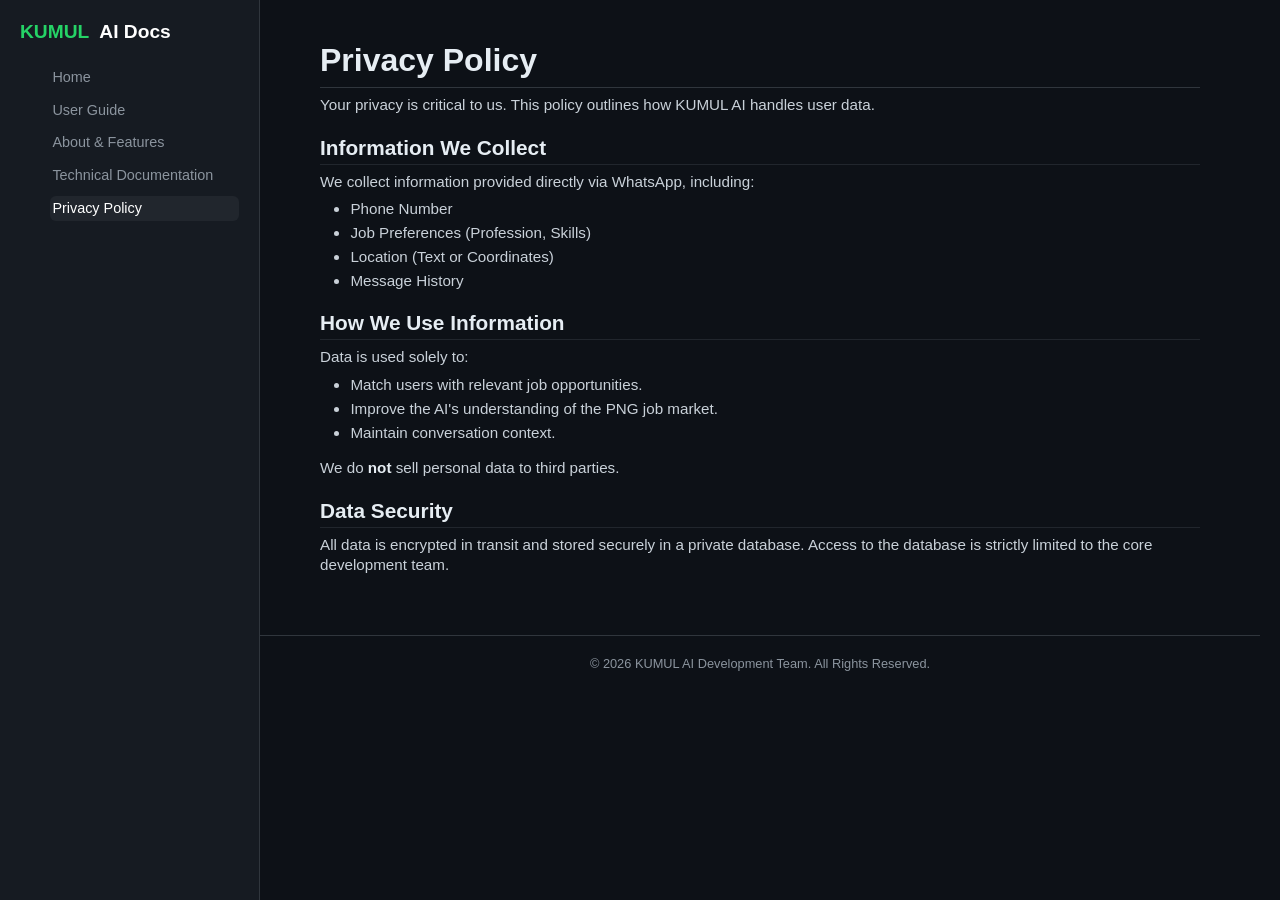
==== templates/privacy.html @ 9d420bec "Add HTML templates" ====
<!DOCTYPE html>
<html lang="en">
<head>
    <meta charset="UTF-8">
    <meta name="viewport" content="width=device-width, initial-scale=1.0">
    <title>Privacy Policy | KUMUL AI</title>
    <link rel="stylesheet" href="style.css">
</head>
<body>

    <nav class="sidebar">
        <div class="sidebar-logo"><span>KUMUL</span> AI Docs</div>
        <ul class="sidebar-nav">
            <li><a href="index.html">Home</a></li>
            <li><a href="guide.html">User Guide</a></li>
            <li><a href="about.html">About & Features</a></li>
            <li><a href="docs.html">Technical Documentation</a></li>
            <li><a href="privacy.html" class="active">Privacy Policy</a></li>
        </ul>
    </nav>

    <div class="content-wrapper">
        <main class="main-content">
            <article>
                <h1>Privacy Policy</h1>
                <p>Your privacy is critical to us. This policy outlines how KUMUL AI handles user data.</p>
            </article>

            <article id="collection">
                <h2>Information We Collect</h2>
                <p>We collect information provided directly via WhatsApp, including:</p>
                <ul>
                    <li>Phone Number</li>
                    <li>Job Preferences (Profession, Skills)</li>
                    <li>Location (Text or Coordinates)</li>
                    <li>Message History</li>
                </ul>
            </article>

            <article id="usage">
                <h2>How We Use Information</h2>
                <p>Data is used solely to:</p>
                <ul>
                    <li>Match users with relevant job opportunities.</li>
                    <li>Improve the AI's understanding of the PNG job market.</li>
                    <li>Maintain conversation context.</li>
                </ul>
                <p>We do <strong>not</strong> sell personal data to third parties.</p>
            </article>

            <article id="security">
                <h2>Data Security</h2>
                <p>All data is encrypted in transit and stored securely in a private database. Access to the database is strictly limited to the core development team.</p>
            </article>
        </main>
        <footer>&copy; 2026 KUMUL AI Development Team. All Rights Reserved.</footer>
    </div>
</body>
</html>
---- templates/style.css ----
/* --- 1. Reset & Base --- */
* {
    margin: 0;
    padding: 0;
    box-sizing: border-box;
}

body {
    font-family: -apple-system, BlinkMacSystemFont, "Segoe UI", Roboto, Helvetica, Arial, sans-serif;
    background-color: #0d1117; /* Git Dark Background */
    color: #c9d1d9; /* Git Text Color */
    line-height: 1.3;
    display: flex;
    min-height: 100vh;
}

/* --- 2. Sidebar Navigation --- */
.sidebar {
    width: 260px;
    background-color: #161b22;
    padding: 20px;
    border-right: 1px solid #30363d;
    position: fixed;
    height: 100vh;
    overflow-y: auto;
    flex-shrink: 0;
}

.sidebar-logo {
    font-size: 1.2rem;
    font-weight: 600;
    color: #fff;
    margin-bottom: 20px;
    display: flex;
    align-items: center;
    gap: 10px;
}

.sidebar-logo span {
    color: #25D366;
}

.sidebar-nav {
    list-style: none;
}

.sidebar-nav li {
    margin-bottom: 8px;
}

.sidebar-nav a {
    color: #8b949e;
    text-decoration: none;
    font-size: 0.9rem;
    padding: 3px 2px;
    border-radius: 6px;
    display: block;
    transition: background 0.2s;
}

.sidebar-nav a:hover {
    color: #c9d1d9;
    background-color: #21262d;
}

.sidebar-nav a.active {
    color: #fff;
    background-color: #21262d;
}

.nav-section-title {
    font-size: 0.8rem;
    font-weight: 600;
    color: #8b949e;
    text-transform: uppercase;
    margin-top: 20px;
    margin-bottom: 8px;
    padding-left: 10px;
}

/* --- 3. Main Content Area --- */
.main-content {
    margin-left: 260px;
    padding: 40px 60px;
    flex: 1;
    max-width: 1000px;
}

article {
    margin-bottom: 20px;
}

/* --- 4. Typography --- */
h1, h2, h3, h4 {
    font-family: 'Plus Jakarta Sans', sans-serif;	
    color: #e6edf3;
    margin-top: 8px;
    margin-bottom: 7px;
    font-weight: 600;
    line-height: 1.25;
}

h1 {
    font-size: 2rem;
    border-bottom: 1px solid #30363d;
    padding-bottom: 7px;
    margin-top: 0;
}

h2 {
    font-size: 1.3rem;
    border-bottom: 1px solid #21262d;
    padding-bottom: 3px;
    margin-top: 20px;
}

h3 {
    font-size: 1.1rem;
    color: #58a6ff;
}

p {
    margin-bottom: 8px;
    font-size: 0.95rem;
}

/* --- 5. Elements --- */
a {
    color: #58a6ff;
    text-decoration: none;
}

a:hover {
    text-decoration: underline;
}

.code-block {
    background-color: #161b22;
    border: 1px solid #30363d;
    border-radius: 6px;
    padding: 8px 16px;
    font-family: "SFMono-Regular", Consolas, "Liberation Mono", Menlo, monospace;
    font-size: 0.85rem;
    color: #79c0ff;
    margin: 12px 0;
    overflow-x: auto;
    white-space: pre-wrap;
}

strong {
    color: #e6edf3;
    font-weight: 600;
}

ul, ol {
    padding-left: 2em;
    margin-bottom: 16px;
    font-size: 0.95rem;	
}

li {
    margin-bottom: 4px;
}

/* --- 6. Footer --- */
footer {
    margin-left: 260px;
    padding: 20px 60px;
    border-top: 1px solid #30363d;
    color: #8b949e;
    font-size: 0.8rem;
    text-align: center;
}

/* --- 7. Responsive --- */
@media (max-width: 900px) {
    body {
        flex-direction: column;
    }
    
    .sidebar {
        width: 100%;
        height: auto;
        position: relative;
        border-right: none;
        border-bottom: 1px solid #30363d;
        padding: 15px;
    }

    .sidebar-nav {
        display: flex;
        flex-wrap: wrap;
        gap: 10px;
    }
    
    .sidebar-nav li {
        margin-bottom: 0;
    }

    .nav-section-title {
        display: none;
    }

    .main-content, footer {
        margin-left: 0;
        padding: 20px;
    }
}
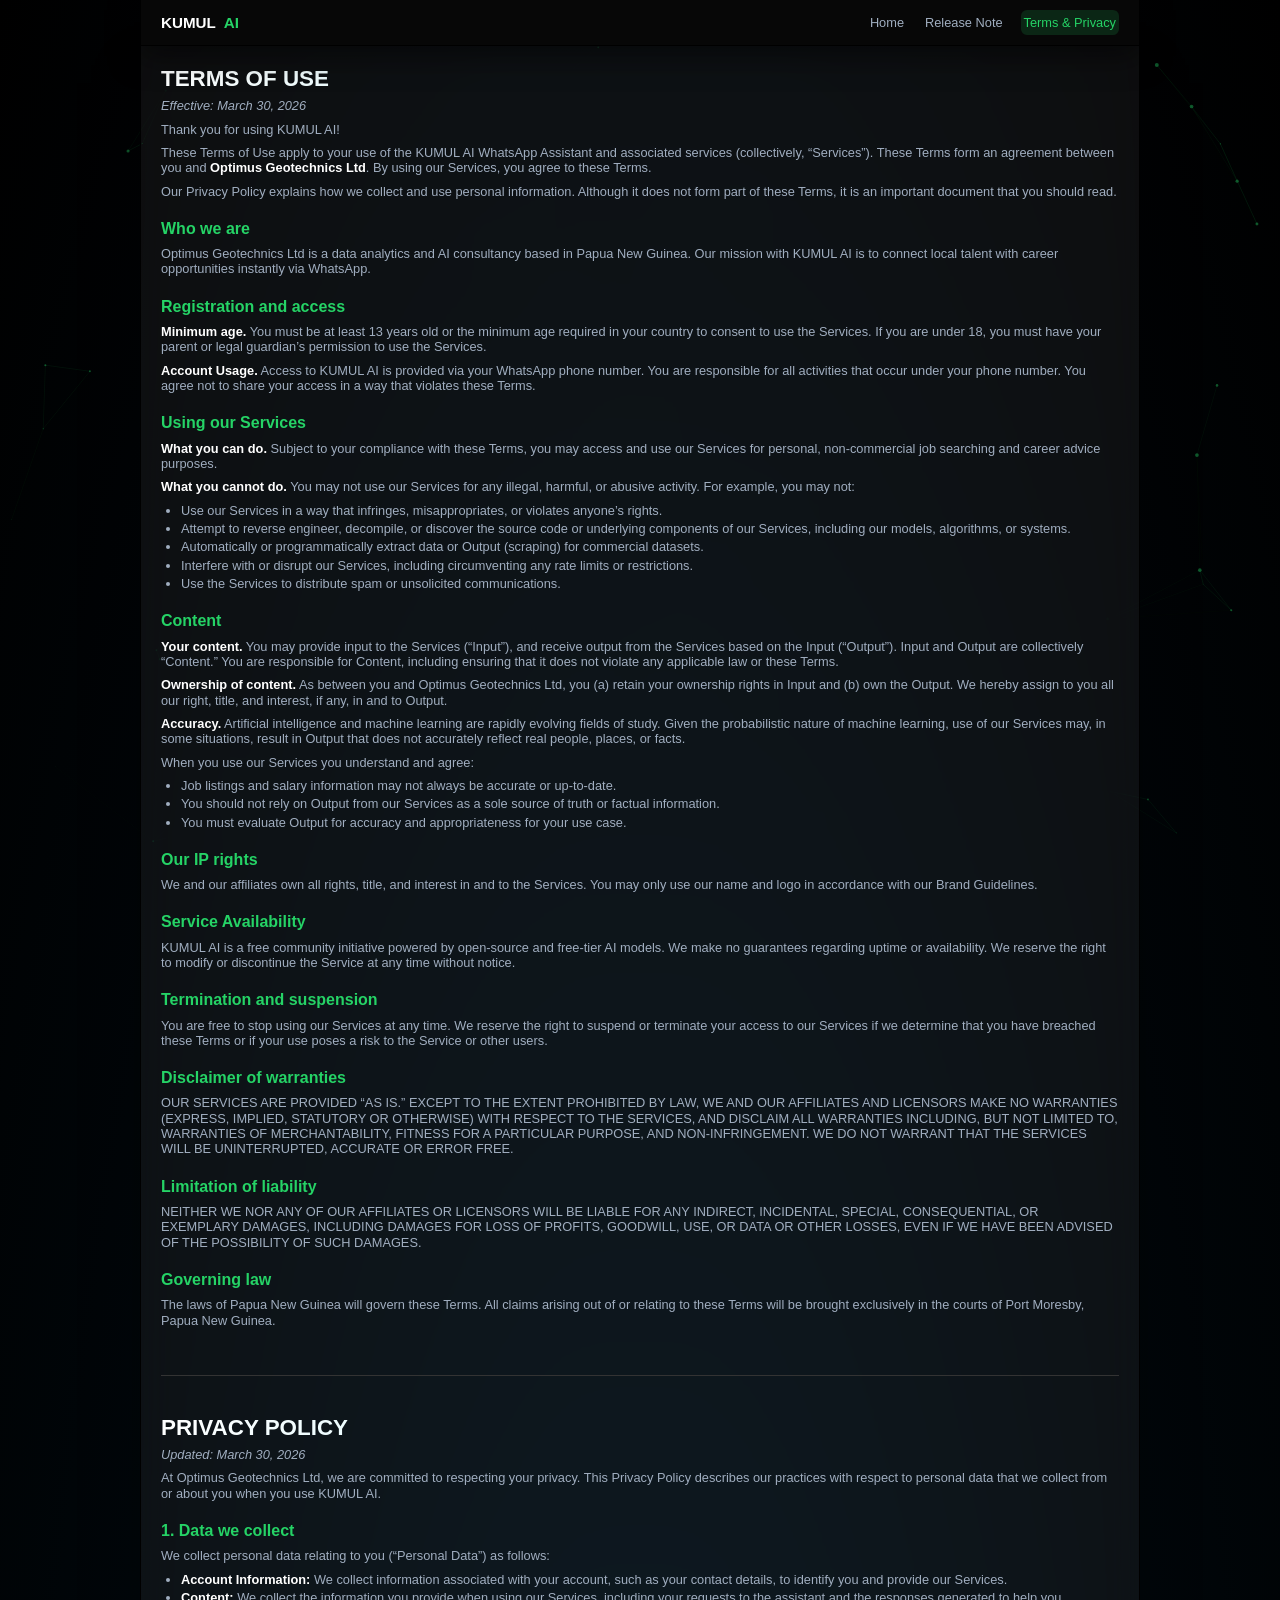
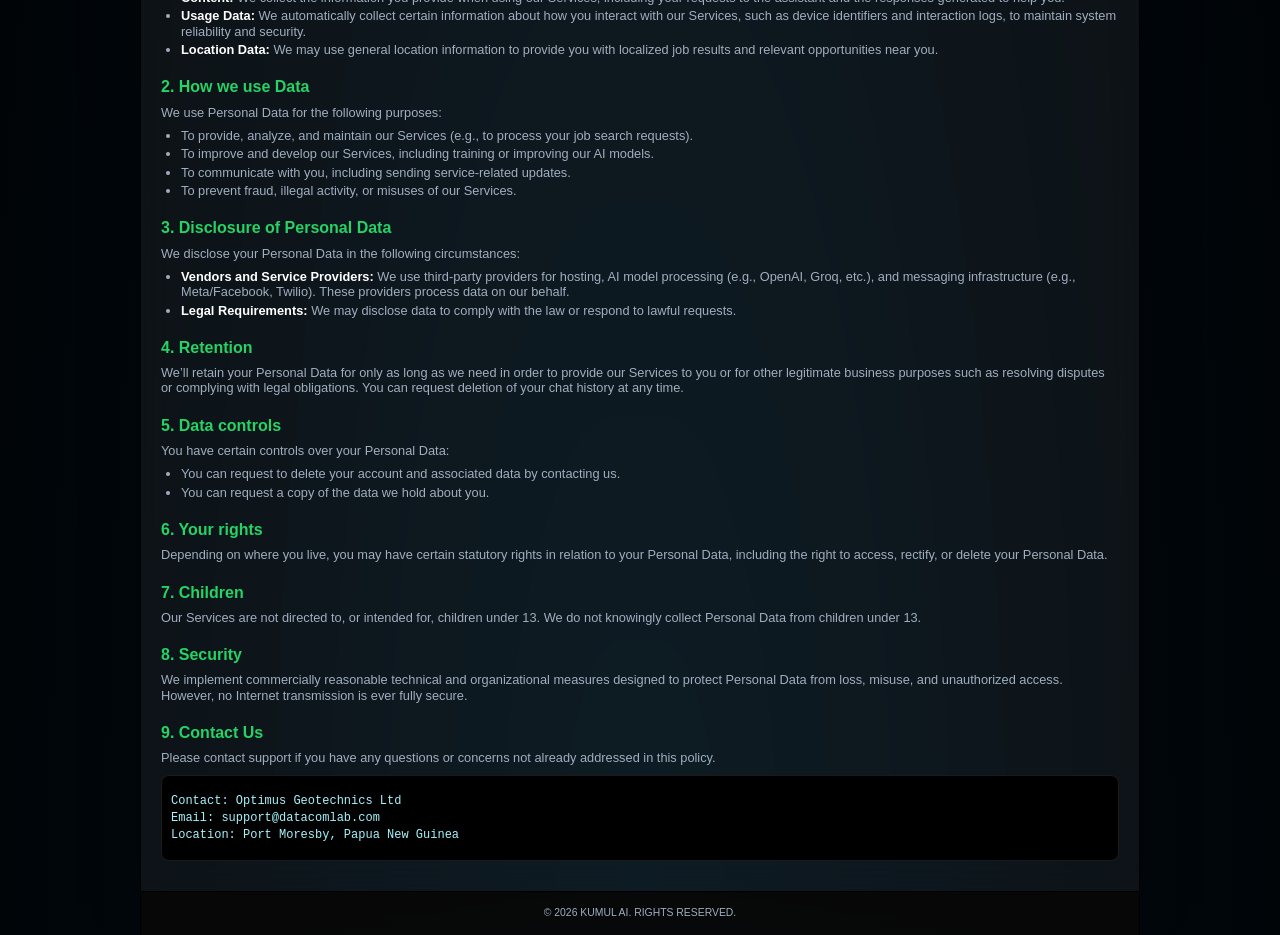
==== commit 692e03d8: "update html files" ====
--- a/templates/privacy.html
+++ b/templates/privacy.html
@@ -3,57 +3,185 @@
 <head>
     <meta charset="UTF-8">
     <meta name="viewport" content="width=device-width, initial-scale=1.0">
-    <title>Privacy Policy | KUMUL AI</title>
+    <title>Privacy & Terms | KUMUL AI</title>
     <link rel="stylesheet" href="style.css">
 </head>
 <body>
 
-    <nav class="sidebar">
-        <div class="sidebar-logo"><span>KUMUL</span> AI Docs</div>
-        <ul class="sidebar-nav">
-            <li><a href="index.html">Home</a></li>
-            <li><a href="guide.html">User Guide</a></li>
-            <li><a href="about.html">About & Features</a></li>
-            <li><a href="docs.html">Technical Documentation</a></li>
-            <li><a href="privacy.html" class="active">Privacy Policy</a></li>
-        </ul>
+    <!-- Background Canvas -->
+    <canvas id="bg-canvas"></canvas>
+
+    <!-- Floating Navigation -->
+    <nav class="top-nav">
+        <div class="nav-logo">KUMUL <span>AI</span></div>
+        <div class="nav-links">
+            <a href="index.html">Home</a>
+            <a href="releasenote.html">Release Note</a>
+            <a href="privacy.html" class="active">Terms & Privacy</a>
+        </div>
     </nav>
 
-    <div class="content-wrapper">
-        <main class="main-content">
+    <!-- Main Content -->
+    <div class="container">
+        <div class="glass-card">
             <article>
+                <h1>Terms of Use</h1>
+                <p><em>Effective: March 30, 2026</em></p>
+                
+                <p>Thank you for using KUMUL AI!</p>
+
+                <p>These Terms of Use apply to your use of the KUMUL AI WhatsApp Assistant and associated services (collectively, “Services”). These Terms form an agreement between you and <strong>Optimus Geotechnics Ltd</strong>. By using our Services, you agree to these Terms.</p>
+
+                <p>Our Privacy Policy explains how we collect and use personal information. Although it does not form part of these Terms, it is an important document that you should read.</p>
+
+                <h2>Who we are</h2>
+                <p>Optimus Geotechnics Ltd is a data analytics and AI consultancy based in Papua New Guinea. Our mission with KUMUL AI is to connect local talent with career opportunities instantly via WhatsApp.</p>
+
+                <h2>Registration and access</h2>
+                <p><strong>Minimum age.</strong> You must be at least 13 years old or the minimum age required in your country to consent to use the Services. If you are under 18, you must have your parent or legal guardian’s permission to use the Services.</p>
+
+                <p><strong>Account Usage.</strong> Access to KUMUL AI is provided via your WhatsApp phone number. You are responsible for all activities that occur under your phone number. You agree not to share your access in a way that violates these Terms.</p>
+
+                <h2>Using our Services</h2>
+                <p><strong>What you can do.</strong> Subject to your compliance with these Terms, you may access and use our Services for personal, non-commercial job searching and career advice purposes.</p>
+
+                <p><strong>What you cannot do.</strong> You may not use our Services for any illegal, harmful, or abusive activity. For example, you may not:</p>
+                <ul>
+                    <li>Use our Services in a way that infringes, misappropriates, or violates anyone’s rights.</li>
+                    <li>Attempt to reverse engineer, decompile, or discover the source code or underlying components of our Services, including our models, algorithms, or systems.</li>
+                    <li>Automatically or programmatically extract data or Output (scraping) for commercial datasets.</li>
+                    <li>Interfere with or disrupt our Services, including circumventing any rate limits or restrictions.</li>
+                    <li>Use the Services to distribute spam or unsolicited communications.</li>
+                </ul>
+
+                <h2>Content</h2>
+                <p><strong>Your content.</strong> You may provide input to the Services (“Input”), and receive output from the Services based on the Input (“Output”). Input and Output are collectively “Content.” You are responsible for Content, including ensuring that it does not violate any applicable law or these Terms.</p>
+
+                <p><strong>Ownership of content.</strong> As between you and Optimus Geotechnics Ltd, you (a) retain your ownership rights in Input and (b) own the Output. We hereby assign to you all our right, title, and interest, if any, in and to Output.</p>
+
+                <p><strong>Accuracy.</strong> Artificial intelligence and machine learning are rapidly evolving fields of study. Given the probabilistic nature of machine learning, use of our Services may, in some situations, result in Output that does not accurately reflect real people, places, or facts.</p>
+                
+                <p>When you use our Services you understand and agree:</p>
+                <ul>
+                    <li>Job listings and salary information may not always be accurate or up-to-date.</li>
+                    <li>You should not rely on Output from our Services as a sole source of truth or factual information.</li>
+                    <li>You must evaluate Output for accuracy and appropriateness for your use case.</li>
+                </ul>
+
+                <h2>Our IP rights</h2>
+                <p>We and our affiliates own all rights, title, and interest in and to the Services. You may only use our name and logo in accordance with our Brand Guidelines.</p>
+
+                <h2>Service Availability</h2>
+                <p>KUMUL AI is a free community initiative powered by open-source and free-tier AI models. We make no guarantees regarding uptime or availability. We reserve the right to modify or discontinue the Service at any time without notice.</p>
+
+                <h2>Termination and suspension</h2>
+                <p>You are free to stop using our Services at any time. We reserve the right to suspend or terminate your access to our Services if we determine that you have breached these Terms or if your use poses a risk to the Service or other users.</p>
+
+                <h2>Disclaimer of warranties</h2>
+                <p>OUR SERVICES ARE PROVIDED “AS IS.” EXCEPT TO THE EXTENT PROHIBITED BY LAW, WE AND OUR AFFILIATES AND LICENSORS MAKE NO WARRANTIES (EXPRESS, IMPLIED, STATUTORY OR OTHERWISE) WITH RESPECT TO THE SERVICES, AND DISCLAIM ALL WARRANTIES INCLUDING, BUT NOT LIMITED TO, WARRANTIES OF MERCHANTABILITY, FITNESS FOR A PARTICULAR PURPOSE, AND NON-INFRINGEMENT. WE DO NOT WARRANT THAT THE SERVICES WILL BE UNINTERRUPTED, ACCURATE OR ERROR FREE.</p>
+
+                <h2>Limitation of liability</h2>
+                <p>NEITHER WE NOR ANY OF OUR AFFILIATES OR LICENSORS WILL BE LIABLE FOR ANY INDIRECT, INCIDENTAL, SPECIAL, CONSEQUENTIAL, OR EXEMPLARY DAMAGES, INCLUDING DAMAGES FOR LOSS OF PROFITS, GOODWILL, USE, OR DATA OR OTHER LOSSES, EVEN IF WE HAVE BEEN ADVISED OF THE POSSIBILITY OF SUCH DAMAGES.</p>
+
+                <h2>Governing law</h2>
+                <p>The laws of Papua New Guinea will govern these Terms. All claims arising out of or relating to these Terms will be brought exclusively in the courts of Port Moresby, Papua New Guinea.</p>
+
+                <br>
+                <hr style="border: 0; border-top: 1px solid #333; margin: 20px 0;">
+                <br>
+
                 <h1>Privacy Policy</h1>
-                <p>Your privacy is critical to us. This policy outlines how KUMUL AI handles user data.</p>
+                <p><em>Updated: March 30, 2026</em></p>
+
+                <p>At Optimus Geotechnics Ltd, we are committed to respecting your privacy. This Privacy Policy describes our practices with respect to personal data that we collect from or about you when you use KUMUL AI.</p>
+
+                <h2>1. Data we collect</h2>
+                <p>We collect personal data relating to you (“Personal Data”) as follows:</p>
+                <ul>
+                    <li><strong>Account Information:</strong> We collect information associated with your account, such as your contact details, to identify you and provide our Services.</li>
+                    <li><strong>Content:</strong> We collect the information you provide when using our Services, including your requests to the assistant and the responses generated to help you.</li>
+                    <li><strong>Usage Data:</strong> We automatically collect certain information about how you interact with our Services, such as device identifiers and interaction logs, to maintain system reliability and security.</li>
+                    <li><strong>Location Data:</strong> We may use general location information to provide you with localized job results and relevant opportunities near you.</li>
+                </ul>
+
+                <h2>2. How we use Data</h2>
+                <p>We use Personal Data for the following purposes:</p>
+                <ul>
+                    <li>To provide, analyze, and maintain our Services (e.g., to process your job search requests).</li>
+                    <li>To improve and develop our Services, including training or improving our AI models.</li>
+                    <li>To communicate with you, including sending service-related updates.</li>
+                    <li>To prevent fraud, illegal activity, or misuses of our Services.</li>
+                </ul>
+
+                <h2>3. Disclosure of Personal Data</h2>
+                <p>We disclose your Personal Data in the following circumstances:</p>
+                <ul>
+                    <li><strong>Vendors and Service Providers:</strong> We use third-party providers for hosting, AI model processing (e.g., OpenAI, Groq, etc.), and messaging infrastructure (e.g., Meta/Facebook, Twilio). These providers process data on our behalf.</li>
+                    <li><strong>Legal Requirements:</strong> We may disclose data to comply with the law or respond to lawful requests.</li>
+                </ul>
+
+                <h2>4. Retention</h2>
+                <p>We’ll retain your Personal Data for only as long as we need in order to provide our Services to you or for other legitimate business purposes such as resolving disputes or complying with legal obligations. You can request deletion of your chat history at any time.</p>
+
+                <h2>5. Data controls</h2>
+                <p>You have certain controls over your Personal Data:</p>
+                <ul>
+                    <li>You can request to delete your account and associated data by contacting us.</li>
+                    <li>You can request a copy of the data we hold about you.</li>
+                </ul>
+
+                <h2>6. Your rights</h2>
+                <p>Depending on where you live, you may have certain statutory rights in relation to your Personal Data, including the right to access, rectify, or delete your Personal Data.</p>
+
+                <h2>7. Children</h2>
+                <p>Our Services are not directed to, or intended for, children under 13. We do not knowingly collect Personal Data from children under 13.</p>
+
+                <h2>8. Security</h2>
+                <p>We implement commercially reasonable technical and organizational measures designed to protect Personal Data from loss, misuse, and unauthorized access. However, no Internet transmission is ever fully secure.</p>
+
+                <h2>9. Contact Us</h2>
+                <p>Please contact support if you have any questions or concerns not already addressed in this policy.</p>
+                <div class="code-block">
+Contact: Optimus Geotechnics Ltd
+Email: support@datacomlab.com
+Location: Port Moresby, Papua New Guinea
+                </div>
+
             </article>
+        </div>
+    </div>
 
-            <article id="collection">
-                <h2>Information We Collect</h2>
-                <p>We collect information provided directly via WhatsApp, including:</p>
-                <ul>
-                    <li>Phone Number</li>
-                    <li>Job Preferences (Profession, Skills)</li>
-                    <li>Location (Text or Coordinates)</li>
-                    <li>Message History</li>
-                </ul>
-            </article>
+    <div class="footer">
+        &copy; 2026 KUMUL AI. RIGHTS RESERVED.
+    </div>
 
-            <article id="usage">
-                <h2>How We Use Information</h2>
-                <p>Data is used solely to:</p>
-                <ul>
-                    <li>Match users with relevant job opportunities.</li>
-                    <li>Improve the AI's understanding of the PNG job market.</li>
-                    <li>Maintain conversation context.</li>
-                </ul>
-                <p>We do <strong>not</strong> sell personal data to third parties.</p>
-            </article>
+    <!-- Background Script -->
+    <script>
+        const canvas = document.getElementById('bg-canvas');
+        const ctx = canvas.getContext('2d');
+        let width, height, particles = [];
+        const particleCount = 60; 
 
-            <article id="security">
-                <h2>Data Security</h2>
-                <p>All data is encrypted in transit and stored securely in a private database. Access to the database is strictly limited to the core development team.</p>
-            </article>
-        </main>
-        <footer>&copy; 2026 KUMUL AI Development Team. All Rights Reserved.</footer>
-    </div>
+        function resize() { width = canvas.width = window.innerWidth; height = canvas.height = window.innerHeight; }
+        class Particle {
+            constructor() { this.x = Math.random() * width; this.y = Math.random() * height; this.vx = (Math.random() - 0.5) * 0.5; this.vy = (Math.random() - 0.5) * 0.5; this.size = Math.random() * 2; }
+            update() { this.x += this.vx; this.y += this.vy; if (this.x < 0 || this.x > width) this.vx *= -1; if (this.y < 0 || this.y > height) this.vy *= -1; }
+            draw() { ctx.beginPath(); ctx.arc(this.x, this.y, this.size, 0, Math.PI * 2); ctx.fillStyle = 'rgba(37, 211, 102, 0.4)'; ctx.fill(); }
+        }
+        function init() { resize(); particles = []; for (let i = 0; i < particleCount; i++) particles.push(new Particle()); }
+        function animate() {
+            ctx.clearRect(0, 0, width, height);
+            particles.forEach(p => { p.update(); p.draw(); });
+            for (let i = 0; i < particles.length; i++) {
+                for (let j = i; j < particles.length; j++) {
+                    const dx = particles[i].x - particles[j].x; const dy = particles[i].y - particles[j].y; const dist = Math.sqrt(dx * dx + dy * dy);
+                    if (dist < 150) { ctx.beginPath(); ctx.strokeStyle = `rgba(37, 211, 102, ${0.1 - dist/1500})`; ctx.lineWidth = 1; ctx.moveTo(particles[i].x, particles[i].y); ctx.lineTo(particles[j].x, particles[j].y); ctx.stroke(); }
+                }
+            }
+            requestAnimationFrame(animate);
+        }
+        window.addEventListener('resize', resize);
+        init(); animate();
+    </script>
 </body>
 </html>
--- a/templates/style.css
+++ b/templates/style.css
@@ -1,3 +1,19 @@
+/* style.css - Glassmorphism AI Theme (Anchored Layout) */
+
+@import url('https://fonts.googleapis.com/css2?family=Inter:wght@300;400;500;600;700&display=swap');
+
+:root {
+    --bg-dark: #000000;
+    --bg-gradient-start: #00101a;
+    --primary-green: #25D366;
+    --secondary-teal: #128C7E;
+    --text-main: #ffffff;
+    --text-muted: #a0aec0;
+    --glass-bg: rgba(255, 255, 255, 0.05);
+    --glass-border: rgba(255, 255, 255, 0.1);
+    --glass-shadow: 0 25px 50px -12px rgba(0, 0, 0, 0.5);
+}
+
 /* --- 1. Reset & Base --- */
 * {
     margin: 0;
@@ -5,204 +21,269 @@
     box-sizing: border-box;
 }
 
+html {
+    scroll-behavior: smooth;
+}
+
 body {
-    font-family: -apple-system, BlinkMacSystemFont, "Segoe UI", Roboto, Helvetica, Arial, sans-serif;
-    background-color: #0d1117; /* Git Dark Background */
-    color: #c9d1d9; /* Git Text Color */
-    line-height: 1.3;
-    display: flex;
+    font-family: 'Segoe UI', Tahoma, Geneva, Verdana, sans-serif;
+    background: radial-gradient(ellipse at bottom, var(--bg-gradient-start) 0%, var(--bg-dark) 100%);
+    color: var(--text-main);
+    line-height: 1.2;
     min-height: 100vh;
-}
-
-/* --- 2. Sidebar Navigation --- */
-.sidebar {
-    width: 260px;
-    background-color: #161b22;
-    padding: 20px;
-    border-right: 1px solid #30363d;
+    overflow-x: hidden;
+    display: flex;
+    flex-direction: column;
+}
+
+/* --- 2. Particle Canvas Background --- */
+#bg-canvas {
     position: fixed;
-    height: 100vh;
-    overflow-y: auto;
-    flex-shrink: 0;
-}
-
-.sidebar-logo {
-    font-size: 1.2rem;
+    top: 0;
+    left: 0;
+    width: 100%;
+    height: 100%;
+    z-index: 0;
+    pointer-events: none;
+}
+/* --- 3. Anchored Navigation Header --- */
+.top-nav {
+    position: sticky;
+    top: 0;
+    z-index: 100;
+    
+    /* Alignment Fix: Constrain header to body width */
+    width: 100%;
+    max-width: 1000px; 
+    margin: 0 auto; /* Centers the header strip */
+    
+    background: rgba(8, 8, 8, 0.9);
+    backdrop-filter: blur(15px);
+    border-bottom: 1px solid #000;
+    /* Add side borders to match the 'card' look if desired */
+    border-left: 1px solid #000;
+    border-right: 1px solid #000;
+    
+    padding: 10px 20px; /* This padding now matches the container's inner spacing */
+    display: flex;
+    justify-content: space-between;
+    align-items: center;
+    box-shadow: 0 10px 30px rgba(0, 0, 0, 0.5);
+}
+
+.nav-logo {
+    font-weight: 700;
+    font-size: 0.95rem;
+    color: var(--text-main);
+    display: flex;
+    align-items: center;
+    gap: 8px;
+    text-decoration: none;
+}
+
+.nav-logo:hover {
+    text-decoration: none;
+}
+
+.nav-logo span {
+    color: var(--primary-green);
+}
+
+.nav-links {
+    display: flex;
+    gap: 15px;
+}
+
+.nav-links a {
+    color: var(--text-muted);
+    text-decoration: none;
+    font-size: 0.8rem;
+    font-weight: 500;
+    padding: 5px 3px;
+    border-radius: 6px;
+    transition: all 0.3s ease;
+}
+
+.nav-links a:hover {
+    color: var(--text-main);
+    background: rgba(255, 255, 255, 0.1);
+	text-decoration: none;
+}
+
+.nav-links a.active {
+    color: var(--primary-green);
+    background: rgba(37, 211, 102, 0.15);
+}
+
+/* --- 4. Main Container (The Glass Card) --- */
+.container {
+    position: relative;
+    max-width: 1000px;
+    margin: 0 auto;
+    padding: 0px; /* REMOVED side padding so card fills the full 1000px */
+    flex: 1;
+    width: 100%;
+    display: flex;
+    flex-direction: column;
+}
+
+.glass-card {
+    background: var(--glass-bg);
+    backdrop-filter: blur(20px);
+    
+    /* Borders: 1px solid black on sides creates a vertical line connecting header/footer */
+    border-left: 1px solid #000;
+    border-right: 1px solid #000; 
+    border-top: none;
+    border-bottom: none;
+    
+    border-radius: 0px;
+    padding: 20px; /* This provides the internal spacing for text */
+    box-shadow: var(--glass-shadow);
+    flex: 1;
+}
+
+/* Remove bottom margin from last child inside card */
+.glass-card > :last-child {
+    margin-bottom: 0;
+}
+
+/* --- 5. Typography --- */
+h1 {
+    font-size: 1.4rem;
+    font-weight: 700;
+    margin-bottom: 5px;
+    background: linear-gradient(135deg, #fff 0%, #a5f3fc 100%);
+    -webkit-background-clip: text;
+    -webkit-text-fill-color: transparent;
+	text-transform: uppercase;
+}
+
+h2 {
+    font-size: 1rem;
     font-weight: 600;
-    color: #fff;
-    margin-bottom: 20px;
-    display: flex;
-    align-items: center;
-    gap: 10px;
-}
-
-.sidebar-logo span {
-    color: #25D366;
-}
-
-.sidebar-nav {
-    list-style: none;
-}
-
-.sidebar-nav li {
-    margin-bottom: 8px;
-}
-
-.sidebar-nav a {
-    color: #8b949e;
-    text-decoration: none;
-    font-size: 0.9rem;
-    padding: 3px 2px;
-    border-radius: 6px;
-    display: block;
-    transition: background 0.2s;
-}
-
-.sidebar-nav a:hover {
-    color: #c9d1d9;
-    background-color: #21262d;
-}
-
-.sidebar-nav a.active {
-    color: #fff;
-    background-color: #21262d;
-}
-
-.nav-section-title {
-    font-size: 0.8rem;
-    font-weight: 600;
-    color: #8b949e;
-    text-transform: uppercase;
+    color: var(--primary-green);
     margin-top: 20px;
     margin-bottom: 8px;
-    padding-left: 10px;
-}
-
-/* --- 3. Main Content Area --- */
-.main-content {
-    margin-left: 260px;
-    padding: 40px 60px;
-    flex: 1;
-    max-width: 1000px;
-}
-
-article {
-    margin-bottom: 20px;
-}
-
-/* --- 4. Typography --- */
-h1, h2, h3, h4 {
-    font-family: 'Plus Jakarta Sans', sans-serif;	
-    color: #e6edf3;
-    margin-top: 8px;
-    margin-bottom: 7px;
+   /* border-left: 3px solid var(--secondary-teal); 
+    padding-left: 10px;*/
+}
+
+h3 {
+    font-size: 0.8rem;
     font-weight: 600;
-    line-height: 1.25;
-}
-
-h1 {
-    font-size: 2rem;
-    border-bottom: 1px solid #30363d;
-    padding-bottom: 7px;
-    margin-top: 0;
-}
-
-h2 {
-    font-size: 1.3rem;
-    border-bottom: 1px solid #21262d;
-    padding-bottom: 3px;
-    margin-top: 20px;
-}
-
-h3 {
-    font-size: 1.1rem;
-    color: #58a6ff;
+    color: var(--text-main);
+    margin-top: 15px;
+    margin-bottom: 5px;
 }
 
 p {
     margin-bottom: 8px;
-    font-size: 0.95rem;
-}
-
-/* --- 5. Elements --- */
+    color: var(--text-muted);
+    font-size: 0.8rem;
+}
+
+ul, ol {
+    padding-left: 20px;
+    margin-bottom: 10px;
+    color: var(--text-muted);
+    font-size: 0.8rem;
+}
+
+li {
+    margin-bottom: 3px;
+}
+
 a {
-    color: #58a6ff;
-    text-decoration: none;
+    color: var(--primary-green);
+    text-decoration: none;
+    transition: color 0.2s;
 }
 
 a:hover {
+    color: #6ee7b7;
     text-decoration: underline;
 }
 
+/* --- 6. Elements --- */
 .code-block {
-    background-color: #161b22;
-    border: 1px solid #30363d;
-    border-radius: 6px;
-    padding: 8px 16px;
-    font-family: "SFMono-Regular", Consolas, "Liberation Mono", Menlo, monospace;
-    font-size: 0.85rem;
-    color: #79c0ff;
-    margin: 12px 0;
+    background: rgba(0, 0, 0, 1);
+    border: 1px solid var(--glass-border);
+    border-radius: 8px;
+    padding: 0px 9px;
+    font-family: 'Fira Code', 'Courier New', monospace;
+    font-size: 0.75rem;
+    color: #a5f3fc;
+    margin: 10px 0;
     overflow-x: auto;
     white-space: pre-wrap;
+    line-height: 1.4;
+}
+
+.last-updated {
+    font-size: 0.75rem;
+    color: #575757;
+    margin-bottom: 15px;
+    display: block;
 }
 
 strong {
-    color: #e6edf3;
+    color: #fff;
     font-weight: 600;
 }
 
-ul, ol {
-    padding-left: 2em;
-    margin-bottom: 16px;
-    font-size: 0.95rem;	
-}
-
-li {
-    margin-bottom: 4px;
-}
-
-/* --- 6. Footer --- */
-footer {
-    margin-left: 260px;
-    padding: 20px 60px;
-    border-top: 1px solid #30363d;
-    color: #8b949e;
-    font-size: 0.8rem;
+/* --- 7. Anchored Footer --- */
+.footer {
+    position: relative;
+    z-index: 2;
+    
+    /* Alignment Fix: Constrain footer to body width */
+    width: 100%;
+    max-width: 1000px;
+    margin: 0 auto; /* Centers the footer strip */
+    
+    padding: 15px 20px;
+    background: rgba(8, 8, 8, 0.9);
+    border-top: 1px solid #000;
+    /* Add side borders to match the header */
+    border-left: 1px solid #000;
+    border-right: 1px solid #000;
+    
     text-align: center;
-}
-
-/* --- 7. Responsive --- */
-@media (max-width: 900px) {
-    body {
-        flex-direction: column;
-    }
-    
-    .sidebar {
-        width: 100%;
-        height: auto;
-        position: relative;
-        border-right: none;
-        border-bottom: 1px solid #30363d;
-        padding: 15px;
-    }
-
-    .sidebar-nav {
-        display: flex;
-        flex-wrap: wrap;
-        gap: 10px;
-    }
-    
-    .sidebar-nav li {
-        margin-bottom: 0;
-    }
-
-    .nav-section-title {
-        display: none;
-    }
-
-    .main-content, footer {
-        margin-left: 0;
-        padding: 20px;
+    color: var(--text-muted);
+    font-size: 0.65rem;
+}
+
+/* --- Responsive --- */
+@media (max-width: 768px) {
+    .top-nav {
+        padding: 10px 15px;
+    }
+    
+    .nav-links {
+        gap: 3px;
+    }
+
+    .nav-links a {
+        padding: 4px 8px;
+        font-size: 0.7rem;
+    }
+
+    .container {
+        margin-top: 50px;
+        padding: 0 10px;
+    }
+
+    .glass-card {
+        padding: 10px;
+        border-radius: 0px;
+    }
+
+    h1 {
+        font-size: 1.1rem;
+    }
+    
+    .footer {
+        padding: 10px 15px;
     }
 }
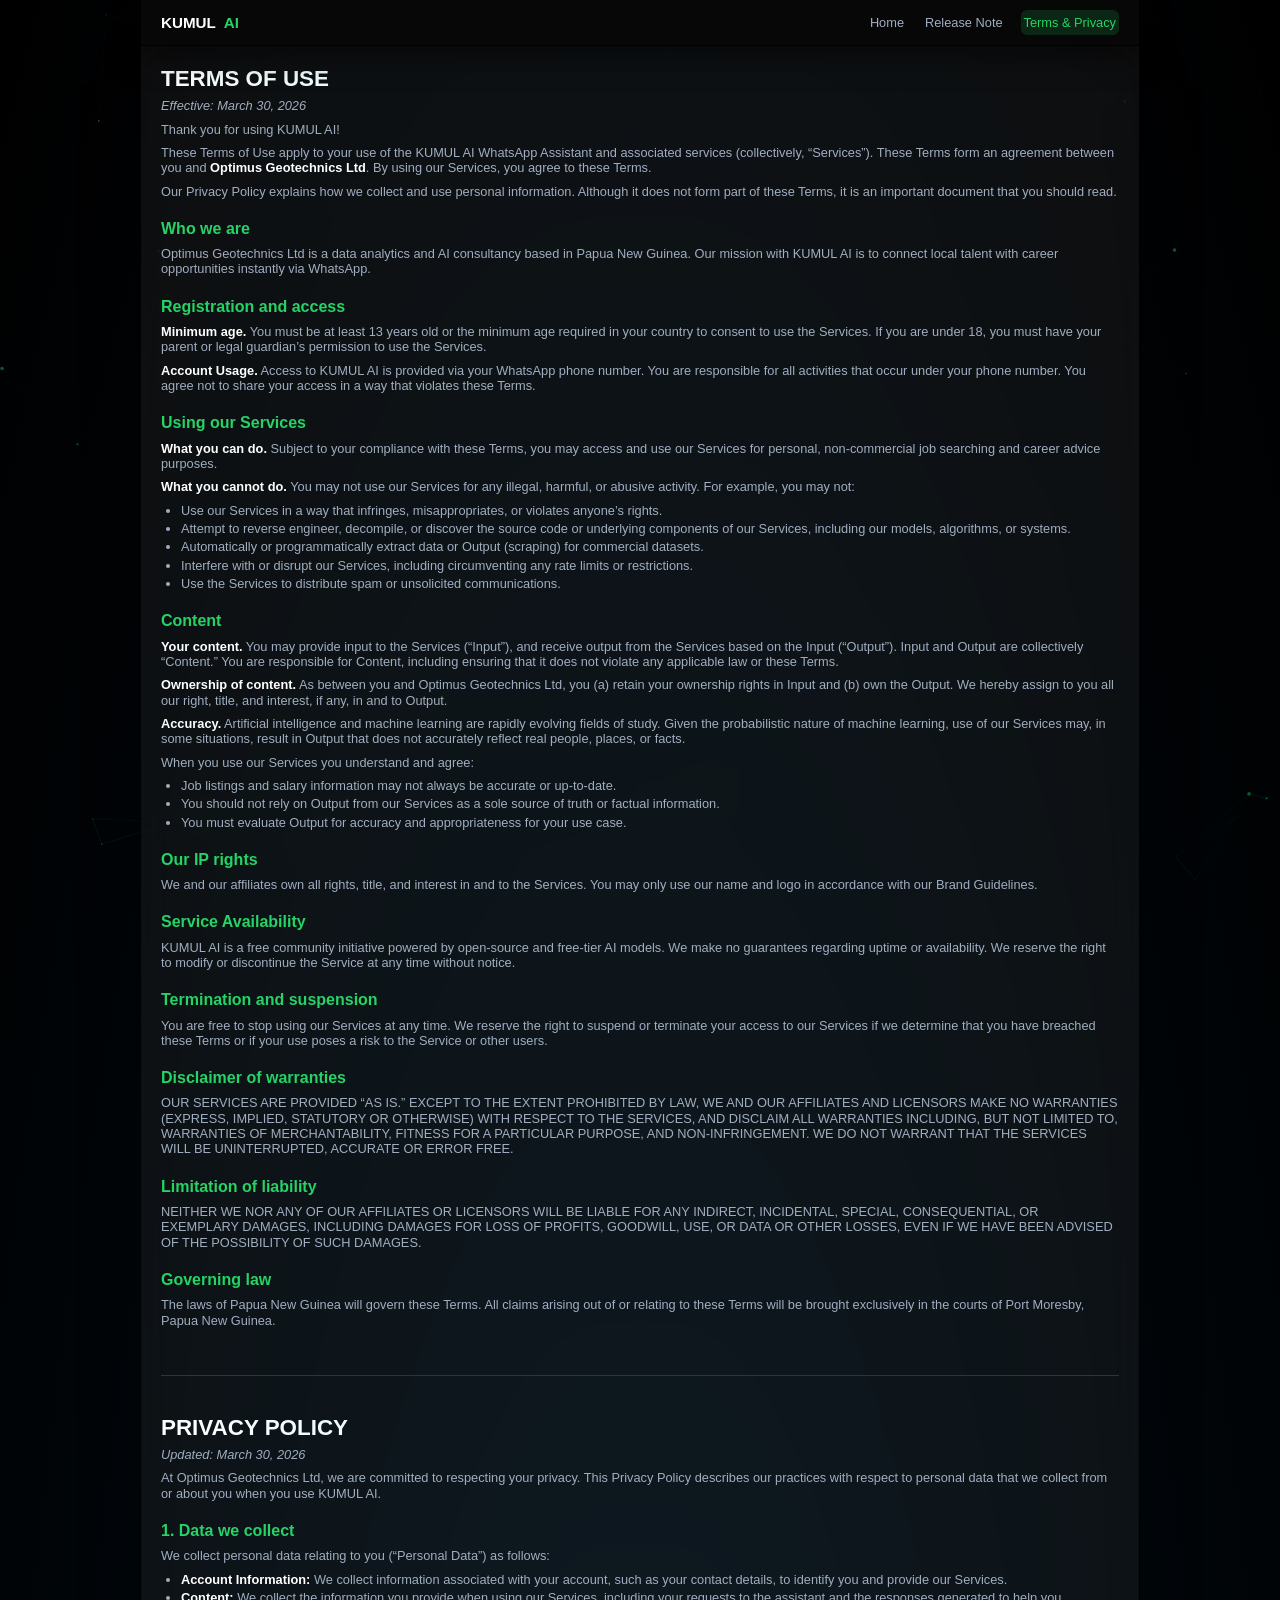
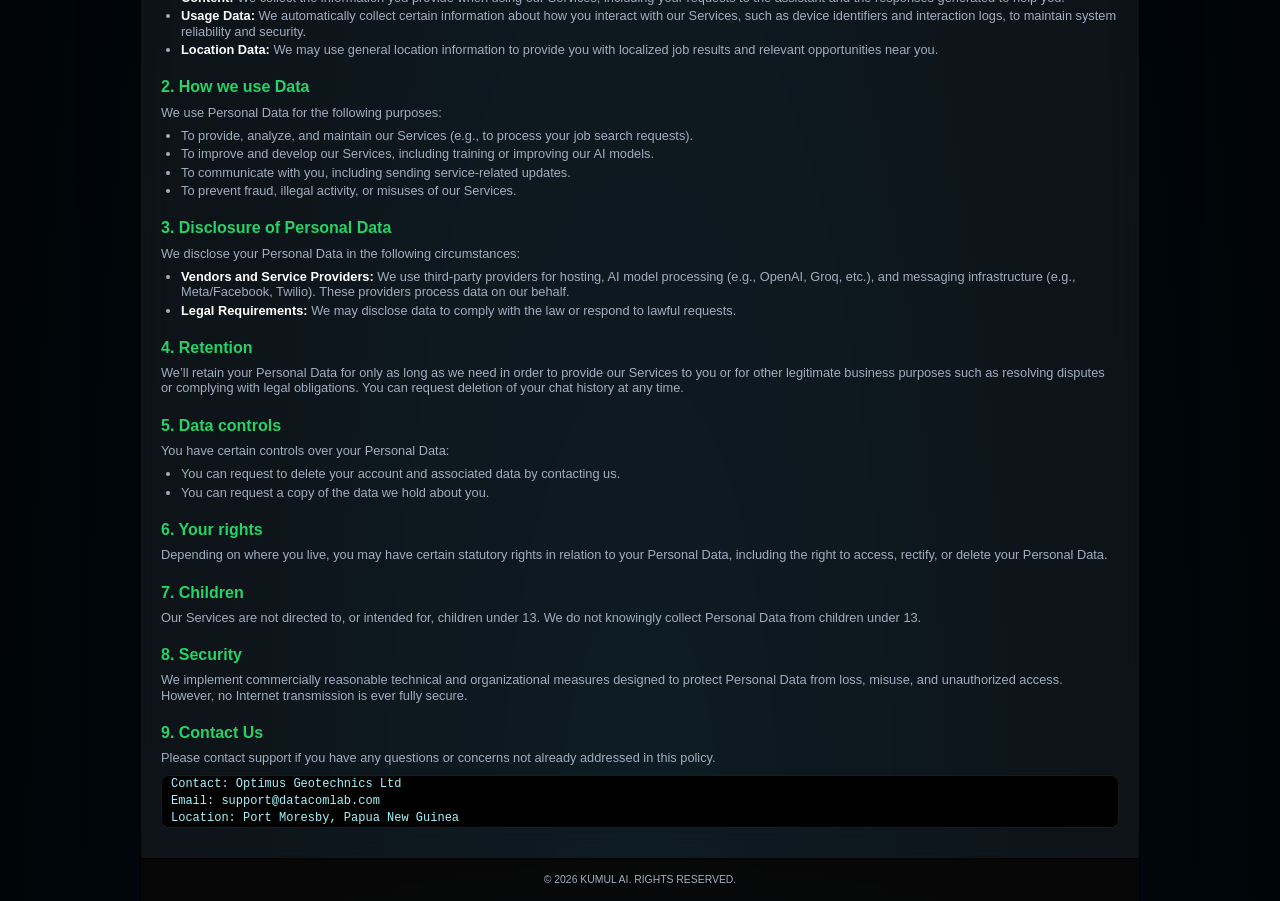
==== commit cb651d6e: "prevent right click" ====
--- a/templates/privacy.html
+++ b/templates/privacy.html
@@ -1,187 +1 @@
-<!DOCTYPE html>
-<html lang="en">
-<head>
-    <meta charset="UTF-8">
-    <meta name="viewport" content="width=device-width, initial-scale=1.0">
-    <title>Privacy & Terms | KUMUL AI</title>
-    <link rel="stylesheet" href="style.css">
-</head>
-<body>
-
-    <!-- Background Canvas -->
-    <canvas id="bg-canvas"></canvas>
-
-    <!-- Floating Navigation -->
-    <nav class="top-nav">
-        <div class="nav-logo">KUMUL <span>AI</span></div>
-        <div class="nav-links">
-            <a href="index.html">Home</a>
-            <a href="releasenote.html">Release Note</a>
-            <a href="privacy.html" class="active">Terms & Privacy</a>
-        </div>
-    </nav>
-
-    <!-- Main Content -->
-    <div class="container">
-        <div class="glass-card">
-            <article>
-                <h1>Terms of Use</h1>
-                <p><em>Effective: March 30, 2026</em></p>
-                
-                <p>Thank you for using KUMUL AI!</p>
-
-                <p>These Terms of Use apply to your use of the KUMUL AI WhatsApp Assistant and associated services (collectively, “Services”). These Terms form an agreement between you and <strong>Optimus Geotechnics Ltd</strong>. By using our Services, you agree to these Terms.</p>
-
-                <p>Our Privacy Policy explains how we collect and use personal information. Although it does not form part of these Terms, it is an important document that you should read.</p>
-
-                <h2>Who we are</h2>
-                <p>Optimus Geotechnics Ltd is a data analytics and AI consultancy based in Papua New Guinea. Our mission with KUMUL AI is to connect local talent with career opportunities instantly via WhatsApp.</p>
-
-                <h2>Registration and access</h2>
-                <p><strong>Minimum age.</strong> You must be at least 13 years old or the minimum age required in your country to consent to use the Services. If you are under 18, you must have your parent or legal guardian’s permission to use the Services.</p>
-
-                <p><strong>Account Usage.</strong> Access to KUMUL AI is provided via your WhatsApp phone number. You are responsible for all activities that occur under your phone number. You agree not to share your access in a way that violates these Terms.</p>
-
-                <h2>Using our Services</h2>
-                <p><strong>What you can do.</strong> Subject to your compliance with these Terms, you may access and use our Services for personal, non-commercial job searching and career advice purposes.</p>
-
-                <p><strong>What you cannot do.</strong> You may not use our Services for any illegal, harmful, or abusive activity. For example, you may not:</p>
-                <ul>
-                    <li>Use our Services in a way that infringes, misappropriates, or violates anyone’s rights.</li>
-                    <li>Attempt to reverse engineer, decompile, or discover the source code or underlying components of our Services, including our models, algorithms, or systems.</li>
-                    <li>Automatically or programmatically extract data or Output (scraping) for commercial datasets.</li>
-                    <li>Interfere with or disrupt our Services, including circumventing any rate limits or restrictions.</li>
-                    <li>Use the Services to distribute spam or unsolicited communications.</li>
-                </ul>
-
-                <h2>Content</h2>
-                <p><strong>Your content.</strong> You may provide input to the Services (“Input”), and receive output from the Services based on the Input (“Output”). Input and Output are collectively “Content.” You are responsible for Content, including ensuring that it does not violate any applicable law or these Terms.</p>
-
-                <p><strong>Ownership of content.</strong> As between you and Optimus Geotechnics Ltd, you (a) retain your ownership rights in Input and (b) own the Output. We hereby assign to you all our right, title, and interest, if any, in and to Output.</p>
-
-                <p><strong>Accuracy.</strong> Artificial intelligence and machine learning are rapidly evolving fields of study. Given the probabilistic nature of machine learning, use of our Services may, in some situations, result in Output that does not accurately reflect real people, places, or facts.</p>
-                
-                <p>When you use our Services you understand and agree:</p>
-                <ul>
-                    <li>Job listings and salary information may not always be accurate or up-to-date.</li>
-                    <li>You should not rely on Output from our Services as a sole source of truth or factual information.</li>
-                    <li>You must evaluate Output for accuracy and appropriateness for your use case.</li>
-                </ul>
-
-                <h2>Our IP rights</h2>
-                <p>We and our affiliates own all rights, title, and interest in and to the Services. You may only use our name and logo in accordance with our Brand Guidelines.</p>
-
-                <h2>Service Availability</h2>
-                <p>KUMUL AI is a free community initiative powered by open-source and free-tier AI models. We make no guarantees regarding uptime or availability. We reserve the right to modify or discontinue the Service at any time without notice.</p>
-
-                <h2>Termination and suspension</h2>
-                <p>You are free to stop using our Services at any time. We reserve the right to suspend or terminate your access to our Services if we determine that you have breached these Terms or if your use poses a risk to the Service or other users.</p>
-
-                <h2>Disclaimer of warranties</h2>
-                <p>OUR SERVICES ARE PROVIDED “AS IS.” EXCEPT TO THE EXTENT PROHIBITED BY LAW, WE AND OUR AFFILIATES AND LICENSORS MAKE NO WARRANTIES (EXPRESS, IMPLIED, STATUTORY OR OTHERWISE) WITH RESPECT TO THE SERVICES, AND DISCLAIM ALL WARRANTIES INCLUDING, BUT NOT LIMITED TO, WARRANTIES OF MERCHANTABILITY, FITNESS FOR A PARTICULAR PURPOSE, AND NON-INFRINGEMENT. WE DO NOT WARRANT THAT THE SERVICES WILL BE UNINTERRUPTED, ACCURATE OR ERROR FREE.</p>
-
-                <h2>Limitation of liability</h2>
-                <p>NEITHER WE NOR ANY OF OUR AFFILIATES OR LICENSORS WILL BE LIABLE FOR ANY INDIRECT, INCIDENTAL, SPECIAL, CONSEQUENTIAL, OR EXEMPLARY DAMAGES, INCLUDING DAMAGES FOR LOSS OF PROFITS, GOODWILL, USE, OR DATA OR OTHER LOSSES, EVEN IF WE HAVE BEEN ADVISED OF THE POSSIBILITY OF SUCH DAMAGES.</p>
-
-                <h2>Governing law</h2>
-                <p>The laws of Papua New Guinea will govern these Terms. All claims arising out of or relating to these Terms will be brought exclusively in the courts of Port Moresby, Papua New Guinea.</p>
-
-                <br>
-                <hr style="border: 0; border-top: 1px solid #333; margin: 20px 0;">
-                <br>
-
-                <h1>Privacy Policy</h1>
-                <p><em>Updated: March 30, 2026</em></p>
-
-                <p>At Optimus Geotechnics Ltd, we are committed to respecting your privacy. This Privacy Policy describes our practices with respect to personal data that we collect from or about you when you use KUMUL AI.</p>
-
-                <h2>1. Data we collect</h2>
-                <p>We collect personal data relating to you (“Personal Data”) as follows:</p>
-                <ul>
-                    <li><strong>Account Information:</strong> We collect information associated with your account, such as your contact details, to identify you and provide our Services.</li>
-                    <li><strong>Content:</strong> We collect the information you provide when using our Services, including your requests to the assistant and the responses generated to help you.</li>
-                    <li><strong>Usage Data:</strong> We automatically collect certain information about how you interact with our Services, such as device identifiers and interaction logs, to maintain system reliability and security.</li>
-                    <li><strong>Location Data:</strong> We may use general location information to provide you with localized job results and relevant opportunities near you.</li>
-                </ul>
-
-                <h2>2. How we use Data</h2>
-                <p>We use Personal Data for the following purposes:</p>
-                <ul>
-                    <li>To provide, analyze, and maintain our Services (e.g., to process your job search requests).</li>
-                    <li>To improve and develop our Services, including training or improving our AI models.</li>
-                    <li>To communicate with you, including sending service-related updates.</li>
-                    <li>To prevent fraud, illegal activity, or misuses of our Services.</li>
-                </ul>
-
-                <h2>3. Disclosure of Personal Data</h2>
-                <p>We disclose your Personal Data in the following circumstances:</p>
-                <ul>
-                    <li><strong>Vendors and Service Providers:</strong> We use third-party providers for hosting, AI model processing (e.g., OpenAI, Groq, etc.), and messaging infrastructure (e.g., Meta/Facebook, Twilio). These providers process data on our behalf.</li>
-                    <li><strong>Legal Requirements:</strong> We may disclose data to comply with the law or respond to lawful requests.</li>
-                </ul>
-
-                <h2>4. Retention</h2>
-                <p>We’ll retain your Personal Data for only as long as we need in order to provide our Services to you or for other legitimate business purposes such as resolving disputes or complying with legal obligations. You can request deletion of your chat history at any time.</p>
-
-                <h2>5. Data controls</h2>
-                <p>You have certain controls over your Personal Data:</p>
-                <ul>
-                    <li>You can request to delete your account and associated data by contacting us.</li>
-                    <li>You can request a copy of the data we hold about you.</li>
-                </ul>
-
-                <h2>6. Your rights</h2>
-                <p>Depending on where you live, you may have certain statutory rights in relation to your Personal Data, including the right to access, rectify, or delete your Personal Data.</p>
-
-                <h2>7. Children</h2>
-                <p>Our Services are not directed to, or intended for, children under 13. We do not knowingly collect Personal Data from children under 13.</p>
-
-                <h2>8. Security</h2>
-                <p>We implement commercially reasonable technical and organizational measures designed to protect Personal Data from loss, misuse, and unauthorized access. However, no Internet transmission is ever fully secure.</p>
-
-                <h2>9. Contact Us</h2>
-                <p>Please contact support if you have any questions or concerns not already addressed in this policy.</p>
-                <div class="code-block">
-Contact: Optimus Geotechnics Ltd
-Email: support@datacomlab.com
-Location: Port Moresby, Papua New Guinea
-                </div>
-
-            </article>
-        </div>
-    </div>
-
-    <div class="footer">
-        &copy; 2026 KUMUL AI. RIGHTS RESERVED.
-    </div>
-
-    <!-- Background Script -->
-    <script>
-        const canvas = document.getElementById('bg-canvas');
-        const ctx = canvas.getContext('2d');
-        let width, height, particles = [];
-        const particleCount = 60; 
-
-        function resize() { width = canvas.width = window.innerWidth; height = canvas.height = window.innerHeight; }
-        class Particle {
-            constructor() { this.x = Math.random() * width; this.y = Math.random() * height; this.vx = (Math.random() - 0.5) * 0.5; this.vy = (Math.random() - 0.5) * 0.5; this.size = Math.random() * 2; }
-            update() { this.x += this.vx; this.y += this.vy; if (this.x < 0 || this.x > width) this.vx *= -1; if (this.y < 0 || this.y > height) this.vy *= -1; }
-            draw() { ctx.beginPath(); ctx.arc(this.x, this.y, this.size, 0, Math.PI * 2); ctx.fillStyle = 'rgba(37, 211, 102, 0.4)'; ctx.fill(); }
-        }
-        function init() { resize(); particles = []; for (let i = 0; i < particleCount; i++) particles.push(new Particle()); }
-        function animate() {
-            ctx.clearRect(0, 0, width, height);
-            particles.forEach(p => { p.update(); p.draw(); });
-            for (let i = 0; i < particles.length; i++) {
-                for (let j = i; j < particles.length; j++) {
-                    const dx = particles[i].x - particles[j].x; const dy = particles[i].y - particles[j].y; const dist = Math.sqrt(dx * dx + dy * dy);
-                    if (dist < 150) { ctx.beginPath(); ctx.strokeStyle = `rgba(37, 211, 102, ${0.1 - dist/1500})`; ctx.lineWidth = 1; ctx.moveTo(particles[i].x, particles[i].y); ctx.lineTo(particles[j].x, particles[j].y); ctx.stroke(); }
-                }
-            }
-            requestAnimationFrame(animate);
-        }
-        window.addEventListener('resize', resize);
-        init(); animate();
-    </script>
-</body>
-</html>+<!DOCTYPE html><html lang="en"><head><meta charset="UTF-8"><meta name="viewport" content="width=device-width, initial-scale=1.0"><title>Privacy & Terms | KUMUL AI</title><link rel="stylesheet" href="style.css"></head><body><canvas id="bg-canvas"></canvas><nav class="top-nav"><div class="nav-logo">KUMUL <span>AI</span></div><div class="nav-links"><a href="index.html">Home</a><a href="releasenote.html">Release Note</a><a href="privacy.html" class="active">Terms & Privacy</a></div></nav><div class="container"><div class="glass-card"><article><h1>Terms of Use</h1><p><em>Effective: March 30, 2026</em></p><p>Thank you for using KUMUL AI!</p><p>These Terms of Use apply to your use of the KUMUL AI WhatsApp Assistant and associated services (collectively, “Services”). These Terms form an agreement between you and <strong>Optimus Geotechnics Ltd</strong>. By using our Services, you agree to these Terms.</p><p>Our Privacy Policy explains how we collect and use personal information. Although it does not form part of these Terms, it is an important document that you should read.</p><h2>Who we are</h2><p>Optimus Geotechnics Ltd is a data analytics and AI consultancy based in Papua New Guinea. Our mission with KUMUL AI is to connect local talent with career opportunities instantly via WhatsApp.</p><h2>Registration and access</h2><p><strong>Minimum age.</strong> You must be at least 13 years old or the minimum age required in your country to consent to use the Services. If you are under 18, you must have your parent or legal guardian’s permission to use the Services.</p><p><strong>Account Usage.</strong> Access to KUMUL AI is provided via your WhatsApp phone number. You are responsible for all activities that occur under your phone number. You agree not to share your access in a way that violates these Terms.</p><h2>Using our Services</h2><p><strong>What you can do.</strong> Subject to your compliance with these Terms, you may access and use our Services for personal, non-commercial job searching and career advice purposes.</p><p><strong>What you cannot do.</strong> You may not use our Services for any illegal, harmful, or abusive activity. For example, you may not:</p><ul><li>Use our Services in a way that infringes, misappropriates, or violates anyone’s rights.</li><li>Attempt to reverse engineer, decompile, or discover the source code or underlying components of our Services, including our models, algorithms, or systems.</li><li>Automatically or programmatically extract data or Output (scraping) for commercial datasets.</li><li>Interfere with or disrupt our Services, including circumventing any rate limits or restrictions.</li><li>Use the Services to distribute spam or unsolicited communications.</li></ul><h2>Content</h2><p><strong>Your content.</strong> You may provide input to the Services (“Input”), and receive output from the Services based on the Input (“Output”). Input and Output are collectively “Content.” You are responsible for Content, including ensuring that it does not violate any applicable law or these Terms.</p><p><strong>Ownership of content.</strong> As between you and Optimus Geotechnics Ltd, you (a) retain your ownership rights in Input and (b) own the Output. We hereby assign to you all our right, title, and interest, if any, in and to Output.</p><p><strong>Accuracy.</strong> Artificial intelligence and machine learning are rapidly evolving fields of study. Given the probabilistic nature of machine learning, use of our Services may, in some situations, result in Output that does not accurately reflect real people, places, or facts.</p><p>When you use our Services you understand and agree:</p><ul><li>Job listings and salary information may not always be accurate or up-to-date.</li><li>You should not rely on Output from our Services as a sole source of truth or factual information.</li><li>You must evaluate Output for accuracy and appropriateness for your use case.</li></ul><h2>Our IP rights</h2><p>We and our affiliates own all rights, title, and interest in and to the Services. You may only use our name and logo in accordance with our Brand Guidelines.</p><h2>Service Availability</h2><p>KUMUL AI is a free community initiative powered by open-source and free-tier AI models. We make no guarantees regarding uptime or availability. We reserve the right to modify or discontinue the Service at any time without notice.</p><h2>Termination and suspension</h2><p>You are free to stop using our Services at any time. We reserve the right to suspend or terminate your access to our Services if we determine that you have breached these Terms or if your use poses a risk to the Service or other users.</p><h2>Disclaimer of warranties</h2><p>OUR SERVICES ARE PROVIDED “AS IS.” EXCEPT TO THE EXTENT PROHIBITED BY LAW, WE AND OUR AFFILIATES AND LICENSORS MAKE NO WARRANTIES (EXPRESS, IMPLIED, STATUTORY OR OTHERWISE) WITH RESPECT TO THE SERVICES, AND DISCLAIM ALL WARRANTIES INCLUDING, BUT NOT LIMITED TO, WARRANTIES OF MERCHANTABILITY, FITNESS FOR A PARTICULAR PURPOSE, AND NON-INFRINGEMENT. WE DO NOT WARRANT THAT THE SERVICES WILL BE UNINTERRUPTED, ACCURATE OR ERROR FREE.</p><h2>Limitation of liability</h2><p>NEITHER WE NOR ANY OF OUR AFFILIATES OR LICENSORS WILL BE LIABLE FOR ANY INDIRECT, INCIDENTAL, SPECIAL, CONSEQUENTIAL, OR EXEMPLARY DAMAGES, INCLUDING DAMAGES FOR LOSS OF PROFITS, GOODWILL, USE, OR DATA OR OTHER LOSSES, EVEN IF WE HAVE BEEN ADVISED OF THE POSSIBILITY OF SUCH DAMAGES.</p><h2>Governing law</h2><p>The laws of Papua New Guinea will govern these Terms. All claims arising out of or relating to these Terms will be brought exclusively in the courts of Port Moresby, Papua New Guinea.</p><br><hr style="border: 0; border-top: 1px solid #333; margin: 20px 0;"><br><h1>Privacy Policy</h1><p><em>Updated: March 30, 2026</em></p><p>At Optimus Geotechnics Ltd, we are committed to respecting your privacy. This Privacy Policy describes our practices with respect to personal data that we collect from or about you when you use KUMUL AI.</p><h2>1. Data we collect</h2><p>We collect personal data relating to you (“Personal Data”) as follows:</p><ul><li><strong>Account Information:</strong> We collect information associated with your account, such as your contact details, to identify you and provide our Services.</li><li><strong>Content:</strong> We collect the information you provide when using our Services, including your requests to the assistant and the responses generated to help you.</li><li><strong>Usage Data:</strong> We automatically collect certain information about how you interact with our Services, such as device identifiers and interaction logs, to maintain system reliability and security.</li><li><strong>Location Data:</strong> We may use general location information to provide you with localized job results and relevant opportunities near you.</li></ul><h2>2. How we use Data</h2><p>We use Personal Data for the following purposes:</p><ul><li>To provide, analyze, and maintain our Services (e.g., to process your job search requests).</li><li>To improve and develop our Services, including training or improving our AI models.</li><li>To communicate with you, including sending service-related updates.</li><li>To prevent fraud, illegal activity, or misuses of our Services.</li></ul><h2>3. Disclosure of Personal Data</h2><p>We disclose your Personal Data in the following circumstances:</p><ul><li><strong>Vendors and Service Providers:</strong> We use third-party providers for hosting, AI model processing (e.g., OpenAI, Groq, etc.), and messaging infrastructure (e.g., Meta/Facebook, Twilio). These providers process data on our behalf.</li><li><strong>Legal Requirements:</strong> We may disclose data to comply with the law or respond to lawful requests.</li></ul><h2>4. Retention</h2><p>We’ll retain your Personal Data for only as long as we need in order to provide our Services to you or for other legitimate business purposes such as resolving disputes or complying with legal obligations. You can request deletion of your chat history at any time.</p><h2>5. Data controls</h2><p>You have certain controls over your Personal Data:</p><ul><li>You can request to delete your account and associated data by contacting us.</li><li>You can request a copy of the data we hold about you.</li></ul><h2>6. Your rights</h2><p>Depending on where you live, you may have certain statutory rights in relation to your Personal Data, including the right to access, rectify, or delete your Personal Data.</p><h2>7. Children</h2><p>Our Services are not directed to, or intended for, children under 13. We do not knowingly collect Personal Data from children under 13.</p><h2>8. Security</h2><p>We implement commercially reasonable technical and organizational measures designed to protect Personal Data from loss, misuse, and unauthorized access. However, no Internet transmission is ever fully secure.</p><h2>9. Contact Us</h2><p>Please contact support if you have any questions or concerns not already addressed in this policy.</p><div class="code-block">Contact: Optimus Geotechnics Ltd<br>Email: support@datacomlab.com<br>Location: Port Moresby, Papua New Guinea</div></article></div></div><div class="footer">&copy; 2026 KUMUL AI. RIGHTS RESERVED.</div><script>document.addEventListener('contextmenu',e=>e.preventDefault());document.addEventListener('keydown',e=>{if(e.key==='F12'||(e.ctrlKey&&e.shiftKey&&(e.key==='I'||e.key==='J'||e.key==='C'))||(e.ctrlKey&&e.key==='u')){e.preventDefault();}});const canvas=document.getElementById('bg-canvas');const ctx=canvas.getContext('2d');let width,height,particles=[];const particleCount=60;function resize(){width=canvas.width=window.innerWidth;height=canvas.height=window.innerHeight;}class Particle{constructor(){this.x=Math.random()*width;this.y=Math.random()*height;this.vx=(Math.random()-0.5)*0.5;this.vy=(Math.random()-0.5)*0.5;this.size=Math.random()*2;}update(){this.x+=this.vx;this.y+=this.vy;if(this.x<0||this.x>width)this.vx*=-1;if(this.y<0||this.y>height)this.vy*=-1;}draw(){ctx.beginPath();ctx.arc(this.x,this.y,this.size,0,Math.PI*2);ctx.fillStyle='rgba(37, 211, 102, 0.4)';ctx.fill();}}function init(){resize();particles=[];for(let i=0;i<particleCount;i++)particles.push(new Particle());}function animate(){ctx.clearRect(0,0,width,height);particles.forEach(p=>{p.update();p.draw();});for(let i=0;i<particles.length;i++){for(let j=i;j<particles.length;j++){const dx=particles[i].x-particles[j].x;const dy=particles[i].y-particles[j].y;const dist=Math.sqrt(dx*dx+dy*dy);if(dist<150){ctx.beginPath();ctx.strokeStyle=`rgba(37, 211, 102, ${0.1-dist/1500})`;ctx.lineWidth=1;ctx.moveTo(particles[i].x,particles[i].y);ctx.lineTo(particles[j].x,particles[j].y);ctx.stroke();}}}requestAnimationFrame(animate);}window.addEventListener('resize',resize);init();animate();</script></body></html>
